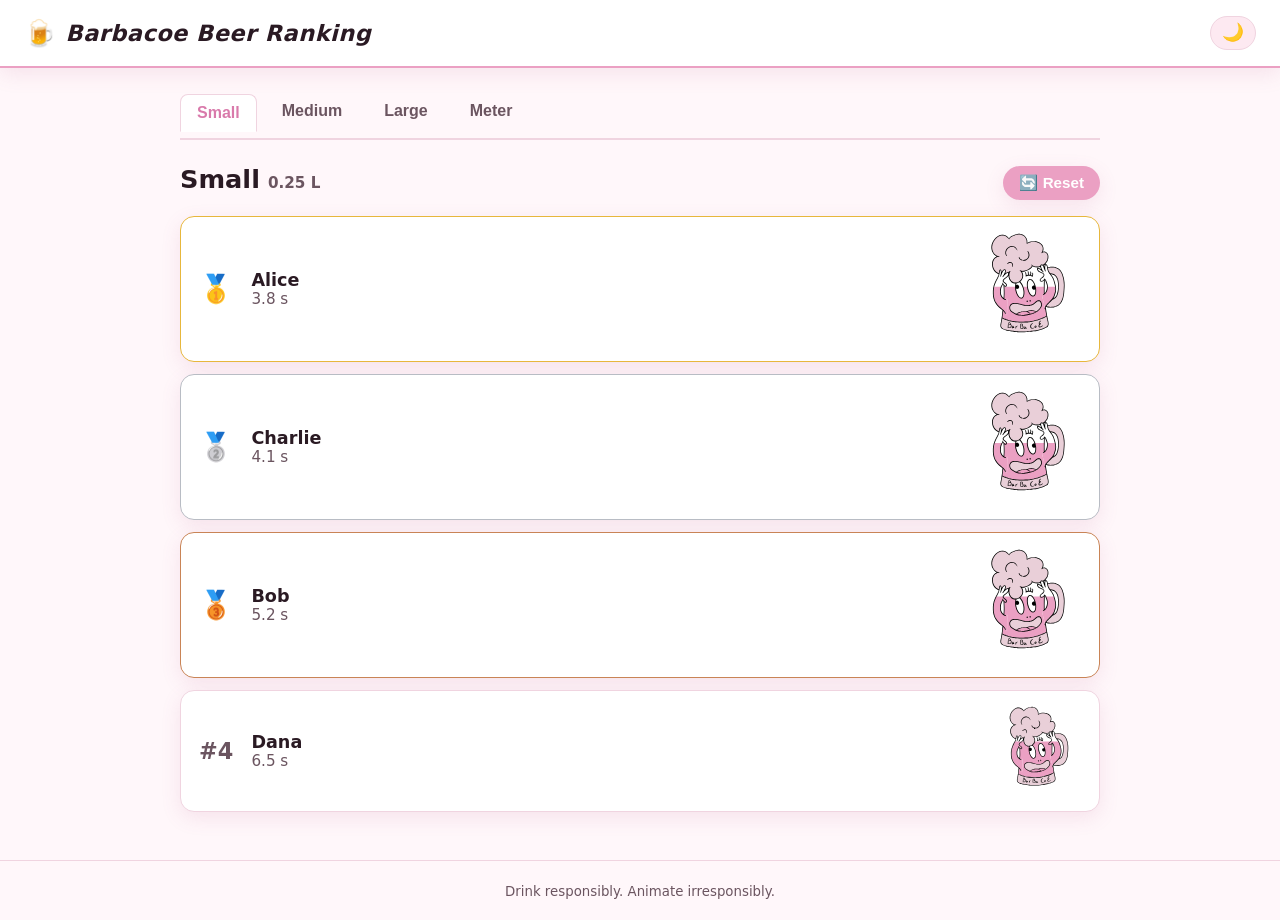
==== index.html @ 96620846 "feat: render N beers per contestant for multi-beer categories and drain sequentially - New optional " ====
<!DOCTYPE html>
<html lang="en">
<head>
  <meta charset="UTF-8" />
  <meta name="viewport" content="width=device-width, initial-scale=1.0" />
  <title>Barbacoe Beer Ranking 🍺</title>
  <link rel="icon" type="image/svg+xml" href="assets/barbacoe_logo.svg" />
  <link rel="stylesheet" href="css/styles.css" />
</head>
<body>
  <header class="site-header">
    <div class="brand">
      <span class="brand-logo" aria-hidden="true">🍺</span>
      <h1>Barbacoe Beer Ranking</h1>
    </div>
    <button id="theme-toggle" class="theme-toggle" type="button" aria-label="Toggle dark mode">
      <span class="theme-toggle-icon">🌙</span>
    </button>
  </header>

  <main>
    <nav id="tabs" class="tabs" role="tablist" aria-label="Beer categories"></nav>
    <section id="panels" class="panels"></section>
  </main>

  <footer class="site-footer">
    <small>Drink responsibly. Animate irresponsibly.</small>
  </footer>

  <!-- Inlined data: edit this block to add/remove contestants. -->
  <script type="application/json" id="results-data">
  {
    "categories": [
      { "id": "small",  "label": "Small",  "volume": "0.25 L" },
      { "id": "medium", "label": "Medium", "volume": "0.50 L" },
      { "id": "large",  "label": "Large",  "volume": "1.00 L" },
      { "id": "meter",  "label": "Meter",  "volume": "11 × 0.25 L", "beerCount": 11 }
    ],
    "results": [
      { "category": "small",  "name": "Alice",   "timeSeconds": 3.8 },
      { "category": "small",  "name": "Bob",     "timeSeconds": 5.2 },
      { "category": "small",  "name": "Charlie", "timeSeconds": 4.1 },
      { "category": "small",  "name": "Dana",    "timeSeconds": 6.5 },

      { "category": "medium", "name": "Alice",   "timeSeconds": 7.1 },
      { "category": "medium", "name": "Bob",     "timeSeconds": 9.4 },
      { "category": "medium", "name": "Eve",     "timeSeconds": 8.0 },

      { "category": "large",  "name": "Bob",     "timeSeconds": 14.8 },
      { "category": "large",  "name": "Frank",   "timeSeconds": 12.6 },
      { "category": "large",  "name": "Grace",   "timeSeconds": 18.2 },

      { "category": "meter",  "name": "Frank",   "timeSeconds": 42.0 },
      { "category": "meter",  "name": "Henry",   "timeSeconds": 38.5 }
    ]
  }
  </script>

  <!-- Inlined SVG logo template. Cloned per contestant for the drain animation. -->
  <template id="logo-template">
<svg version="1.1" xmlns="http://www.w3.org/2000/svg" xmlns:xlink="http://www.w3.org/1999/xlink" x="0px" y="0px" width="2048px"
	 height="2048px" viewBox="0 0 2048 2048" style="enable-background:new 0 0 2048 2048;" xml:space="preserve">
<style type="text/css">
	.st0{fill:#FFFFFF;stroke:#000000;stroke-miterlimit:10;}
	.st1{fill:#EBA0C3;}
	.st2{fill:#E9CFD8;stroke:#000000;stroke-miterlimit:10;}
</style>
<g id="Layer_1">
	<g id="Layer_11">
		<polygon class="st0" points="914.3,1093.1 904.3,1045.4 894.8,983.8 902.7,923.7 965.4,901.7 1005,941.4 1035.9,1028.7 
			1039.5,1100.6 1029.8,1156.6 1001,1178.6 959.5,1166 933.1,1128.4 		"/>
		<polyline class="st0" points="1098,955.2 1102.5,905.1 1129.2,861.2 1163.3,861.2 1207.6,911.9 1222,950.8 1242.5,1060.9 
			1222.2,1132.6 1184.9,1143.5 1148.7,1116.5 1124.1,1072.2 1105.6,1013.8 		"/>
	</g>
	<g id="Layer_3">
		<path class="st1" d="M789.5,734.4l-31.2,17.7l-56.6,47.7l-11.3,51.4l0.3,27.8l11.9,102.4l2.4,69.7l-4.7,117.3l-19.7,253.8
			l-11.1,77.4l-4.1,16.1l22.1,10.5l46.8,17.5l53.3,19.6l79.3,15.8l60.6,7.2l81,2.1h67.4l69.9-7.7l69.9-15.4l96.8-28.1l63.1-25.2
			l48.6-22.6l2-17l-21.3-132l-11.5-68.1l-6.9-70.1l-2.1-94.3l2-237.8l6.8-160.2l4.8-111.7l-22.3,16.4L1345,630l-30.3,11l-33.9,5.7
			l-34.5,0.6l-26.9-3.1l-21.2-9.9l-10.7-5.1l-41,45.7c0,0-55.8,30.6-67.8,35.7c-23.6,9.9-85.2,8.2-85.2,8.2s26.2,58.8,26.2,76.6
			c0,19.2-43.2,96.3-43.2,96.3l-30,19.4l-40.4,14.6l-42.6-7.4l-36.1-16.9l-26.1-36l-17.7-66.4"/>
	</g>
	<g id="Layer_2">
		<path class="st1" d="M520.1,1043.2c-1.8-40,26.8-118.5,26.8-118.5l21.8-52.6l23.5-34.7l10.9-29.1l10.3-27.8l6.3-28.8l3.3-26.8
			l5-17.5l10.3-11.3l11.6,11.6l3,25.5l1,26.8l9.6-9.3l8.3-23.5l14.2-15.6l13.9-10.9l13.2-4l11.6,11.3l-2.6,31.8l-10.6,29.1l15.9-5.6
			l19.2-14.2l19.9-6.3l10.9,12.9l-1,20.8l-14.9,28.1L725.9,836l-30.8,21.2l-11.6,14.9l3,19.5l21.5,21.5l20.8,17.5l12.2,19.5
			l0.7,19.5l-16.5,7.9l-18.5-5.6l-9.6-7.6l-13.9-22.3l-12.2,6.4l-8.3,18.2l-22.8,54.9l-5.6,51.9l10.6,48.3l21.2,41.4l22.8,23.2
			l37.2,17.3l29.6-13.9l-3.1,269.8l-35.4-23.4l-37.9-52l-36-31.4l-33.3-29.3l-23.1-27.4l-20.6-30.5l-20.9-41.9l-15.4-43.1l-9.5-39.4
			l-2.5-58.8"/>
	</g>
	<g id="Layer_4">
		<polygon class="st1" points="1398.1,1347.1 1421.1,1301.1 1458.6,1265.5 1497.6,1228.9 1530.4,1189.9 1554.8,1145.3 1577.4,1082 
			1580.2,1026.6 1577.4,981.5 1561.9,920.5 1547.8,865.1 1530,826.2 1507,791.9 1486.8,765.6 1459.2,723.4 1447.7,687.2 
			1440.9,652.3 1432.5,621.1 1416.2,607.9 1402.3,612 1395.6,637.4 1394.5,669.2 1382.7,652.3 1375.6,633.3 1361.7,617.1 
			1345.8,611.7 1328.9,621.1 1326.5,643.8 1354.9,827 1364.4,878.5 1387.8,858.5 1404,862.6 1423,900.2 1437.9,941.8 1445.3,987.2 
			1432.5,1043.1 1413.2,1082 1392.5,1104.4 1370.5,1117.9 1347.1,1126.4 		"/>
	</g>
	<g id="Layer_5">
		<polygon class="st2" points="899.6,921.3 863.5,918.1 835.3,906.1 817.3,887 799.9,860.2 788,824.4 784,797.3 785.5,771 
			790.2,745.3 798.1,728.3 771.7,743.9 755.5,744.2 734.1,754.4 722.3,762.5 717.9,765.6 719.7,745.7 725.5,729.1 726.2,710.6 
			721.5,698.3 706.7,691.1 689.3,703.4 672.4,724.7 663.3,744.2 655.4,737.4 651.8,720 647.8,703.4 635.2,694.7 627.6,707.4 
			622.1,727.6 617.1,753.3 609.5,759.8 588.5,751.5 551.7,725.1 528.2,688.1 515.5,660.1 502.8,607.9 505.1,565.3 526.8,517.4 
			550.8,488.9 577.8,473.1 595.5,465 569.3,456.4 540.8,435.2 517.8,402.7 501.1,367.9 490.1,305.3 503.3,243.4 533.1,185.4 
			574,142.3 624.5,109.4 673.3,102.8 722,113.3 755.8,134 782.7,164 796.7,152.4 828.7,127.8 903.7,94.8 957,87.4 1014.1,101 
			1067.5,141.6 1089.1,184 1092.5,242.8 1118.8,231.2 1169.1,214.8 1217.9,215.5 1271.3,226.1 1320.8,247.5 1357.1,289 1367,350.8 
			1348.9,401.1 1387.1,392.6 1433.3,412.7 1448.7,449 1449.4,500.9 1434.3,547.4 1408.3,583.6 1383.7,607.9 1364.2,617.1 
			1344.1,610 1330.1,624.3 1322.2,641.1 1304.8,642.8 1259,645.9 1228.6,645.2 1202.6,633.9 1184.8,624 1170.1,651.7 1138.6,675.6 
			1111.3,691 1088.6,704 1060.9,715.1 1042.5,716.4 1013.7,718.7 995.8,717.2 1002.6,734.3 1015.6,764 1021.2,796.7 1017,828.2 
			1004,856.4 985.5,878.7 959.5,901.1 927.4,915.3 		"/>
	</g>
	<polyline id="_x3C_Path_x3E_" class="st2" points="1447.9,659.2 1530.2,651.3 1567.3,657.4 1605.8,670.7 1639.5,689.1 
		1668.5,718.6 1694.6,771.2 1718.3,856.5 1729.6,949.6 1725.7,1040.2 1713.1,1141 1686.9,1230.1 1641.4,1289.7 1578.4,1323.1 
		1518.8,1334.8 1475.2,1333.8 1437.4,1327 1415.6,1321.7 1428.2,1299.9 1527.6,1193.2 1567,1185.8 1601.9,1133.4 1628.7,1037.5 
		1629.8,948.8 1615.7,863.1 1602.1,827.9 1565.3,783.9 1510.6,763.6 1486.4,764.5 1468.3,737.3 1449.4,696.1 	"/>
	<g id="Layer_7">
		<polyline class="st2" points="668.5,1519.5 645.5,1638.8 649.8,1673.1 668.8,1695.3 710.3,1715.1 753.8,1727.1 946.7,1754.9 
			1112,1749.6 1249.3,1733.7 1423.3,1677.3 1450.5,1648.2 1454.2,1617.3 1453.2,1587.2 1443.4,1545 1434.2,1503.7 1428.6,1483.2 
			1393.2,1505.1 1232.6,1564 1133.9,1582.2 993.1,1588.6 867.1,1579.2 758.6,1558.9 		"/>
	</g>
	<g id="Layer_6">
		<polyline class="st2" points="1248,1411.3 1226.2,1401.1 1186.5,1389.9 1156.4,1389.1 1130.3,1395.4 1108.3,1404.1 1094.5,1409.1 
			1077.5,1408.5 1051.3,1405.2 1020.6,1408.9 994.2,1415.2 966.7,1423.3 950.8,1431.4 928.8,1440.1 911.7,1449.7 892.6,1447.4 
			864.2,1431.9 837.5,1414.5 816.1,1394.6 805.4,1376.6 800.4,1337.8 807.5,1303.7 840,1275.9 892,1268 949.1,1275.9 1018.2,1295.3 
			1111.9,1307.4 1177.7,1294.7 1220.5,1267 1250.8,1239.6 1285.5,1223.1 1311.9,1227.6 1325.8,1248.3 1338.1,1281.2 1338.5,1315.4 
			1319.7,1350.7 1292.4,1385.4 1260.6,1408.7 		"/>
	</g>
	<g id="Layer_9">
		<polyline class="st0" points="940.1,908.4 904.5,920.5 900.5,946.6 897,1003.4 905.6,1047.3 919.4,1099.3 942.1,1142.6 
			971.4,1170.4 1001.2,1177.3 1021.9,1164.4 1033.9,1144.3 1042.8,1105 1040.2,1067.7 1036.8,1032.7 1024.7,988.8 1011.2,958.1 
			995.5,928.5 974.5,905.2 958.7,904.7 		"/>
	</g>
	<g id="Layer_10">
		<polyline class="st0" points="1148.1,857.3 1116.6,874.8 1099.6,919.9 1100.2,985.9 1121.2,1061.4 1145.3,1111.3 1166.2,1129.4 
			1189.2,1141.5 1217.6,1136.9 1237.4,1107 1244.3,1073.1 1242.3,1028.7 1232.2,985.3 1225.6,954.6 1211,925.3 1193.5,892.6 
			1172,868.8 		"/>
	</g>
	<g transform="translate(0.000000,2048.000000) scale(0.100000,-0.100000)">
		<path d="M9485,19653c-401-20-841-159-1210-382c-161-97-308-220-377-315l-50-68l-61,68c-228,256-343,346-584,456
			c-113,52-206,76-358,93c-308,35-576-27-865-201c-504-302-896-815-1058-1384c-41-143-49-184-68-335c-18-142-15-411,6-515
			c6-30,16-80,22-110c19-105,80-279,138-398c162-329,396-586,658-722c34-17,62-36,62-42c0-5-30-23-67-40c-123-56-218-124-322-234
			c-203-215-322-448-383-754c-17-86-17-441,0-535c7-38,18-97,24-130s19-91,30-130c11-38,22-79,25-90c2-11,8-29,13-40s20-52,35-91
			c79-216,265-488,437-638c131-115,346-247,490-301c68-25,73-34,59-103c-31-147-95-291-256-577c-108-193-281-527-361-698
			c-169-364-290-779-339-1167c-23-174-31-697-16-970c22-387,47-523,152-835c160-471,336-776,642-1110c102-111,306-304,408-387
			c101-81,350-291,388-327l34-32l-7-107c-4-59-9-120-12-137c-2-16-8-82-14-145s-15-153-20-200c-6-47-17-156-25-243s-21-191-29-230
			c-8-40-22-126-31-192c-19-146-43-303-55-370c-21-117-39-227-55-330c-9-60-25-146-35-190s-23-107-30-140c-6-33-16-76-22-95
			c-15-52-21-286-10-350c30-160,60-217,176-333c75-76,109-102,191-146c55-29,152-70,215-91c105-35,136-47,225-85c17-7,48-17,70-23
			c22-5,67-17,100-26c129-35,187-48,300-66c39-6,90-15,115-20s90-16,145-25c55-8,123-19,150-25c86-16,168-29,220-34
			c28-3,95-12,150-20s123-17,150-21c28-3,73-10,100-15c115-20,188-30,340-44c88-9,210-20,270-26c180-18,812-23,1155-11
			c580,22,828,37,922,57c14,3,64,10,110,15c150,18,231,27,358,44c69,9,159,20,200,25c234,28,530,79,709,121c318,75,843,241,1056,334
			c17,7,55,23,85,35c167,68,305,137,410,205c102,67,136,99,168,156c118,213,134,286,121,553c-8,161-25,281-61,416
			c-30,116-76,322-103,460c-13,69-37,184-53,255c-36,157-46,216-73,410c-40,289-37,269-74,460c-18,93-32,181-45,280
			c-16,127-35,239-61,356c-8,37-7,54,5,83c16,39,25,42,96,25c25-6,77-16,115-24c133-24,240-46,280-56c22-6,153-13,290-16
			c245-5,478,10,585,37c19,5,66,16,103,25c104,25,245,73,317,109c226,114,392,204,440,240c87,64,268,234,309,290
			c111,152,232,378,323,601c30,74,89,236,98,270c5,17,18,62,29,100c33,109,108,499,120,615c6,58,15,159,21,225s15,158,20,205
			c9,81,30,441,49,845c10,205-2,715-18,825c-6,36-15,106-21,155c-34,276-36,288-90,525c-37,164-191,644-213,667c-4,3-7,13-7,21
			c0,21-105,227-185,362c-162,275-273,395-500,545c-137,90-170,107-287,146c-233,78-371,112-603,149c-111,17-348,23-446,10
			c-112-15-273-42-386-67c-57-12-86-14-93-7c-6,6-17,48-25,93c-25,145-71,247-147,327c-75,79-145,99-245,68c-20-5-23-3-23,20
			c0,17,19,47,60,92c263,290,393,540,451,869c19,107,27,306,18,419c-14,159-34,238-95,364c-47,97-67,125-132,191
			c-120,121-250,188-430,221c-75,14-146,7-245-22c-20-6-40-8-43-5c-4,3,9,48,28,99c58,153,79,240,82,343c12,354-91,613-350,872
			c-200,201-393,303-799,422c-39,11-124,29-190,40c-387,64-690,46-1008-61c-130-43-279-109-358-158c-27-16-51-30-52-30
			c-2,0-3,87-2,193c0,127-4,211-13,247c-70,286-220,545-423,732c-112,103-168,142-299,211c-125,66-230,99-430,136
			C9754,19650,9575,19657,9485,19653z M9865,19505c159-34,337-109,454-192c209-149,411-417,488-648c54-160,66-255,62-480
			c-1-99,1-192,5-207c9-30,39-38,53-15c24,40,295,171,475,231c192,64,374,96,543,96c130,0,342-19,446-41c57-11,350-94,384-108
			c11-5,31-13,45-18c109-44,260-126,332-180c210-155,388-402,432-596c45-198,45-198,5-456c-15-98-53-203-129-357
			c-69-139-79-167-61-178c12-8,81,22,155,67c101,62,172,80,289,74c115-5,185-25,272-78c183-111,295-286,325-509c22-156-6-460-58-640
			c-67-232-231-482-455-696c-97-94-244-204-270-204c-8,0-41,12-73,28c-76,35-186,37-250,4c-75-38-134-123-149-215
			c-8-47-30-61-120-77c-38-7-92-16-120-22c-27-5-126-12-220-15c-308-10-521,31-760,147c-128,63-176,91-249,147c-64,49-83,47-71-7
			c4-19,33-59,72-101l66-69l-19-36c-31-57-152-188-249-270c-243-204-562-377-885-478c-181-57-430-87-563-68c-46,7-98,12-116,12
			c-26,0-45,11-91,53c-57,53-100,79-151,92c-45,11-40-17,15-82c217-257,219-260,279-379c222-442,146-957-192-1307
			c-79-82-208-183-302-236c-87-49-242-108-354-136c-136-33-347-35-468-5c-198,50-377,185-544,410c-83,111-149,259-189,424
			c-38,159-57,486-35,589c5,23,15,76,21,117c21,134,75,288,125,355c25,33,45,63,45,67c0,15-35,26-57,17c-13-5-61-39-107-76
			c-46-38-118-88-161-112c-75-43-79-44-168-45c-81-1-100-5-157-32c-36-17-99-57-140-87c-41-31-78-57-82-57c-13,0-9,22,17,95
			c49,134,67,224,67,329c0,89-3,105-29,155c-40,79-102,116-192,116c-166,0-321-143-465-428c-36-71-52-63-61,31
			c-20,190-74,316-147,341c-116,41-200-37-244-225c-18-81-54-316-54-360c0-45-15-55-60-39c-167,59-385,207-525,357
			c-183,196-316,440-388,713c-48,180-59,267-60,466c-2,286,29,433,135,646c47,94,152,248,216,317c56,60,170,143,252,183
			s275,113,299,113c6,0,19,4,29,9c9,5,37,15,62,22c74,20,130,56,130,83c0,13-7,27-16,30c-25,10-103,7-166-6c-51-10-69-10-128,6
			c-266,68-582,360-754,695c-123,241-197,592-182,866c34,597,348,1195,831,1580c183,146,325,234,461,283c259,96,557,105,794,24
			c220-75,391-187,598-392c200-198,239-219,255-142c13,62,150,196,319,310c263,179,689,352,993,402
			C9417,19532,9725,19535,9865,19505z M13925,14303c-4-32-13-94-21-138c-7-44-14-92-14-107c0-46-19-42-41,9c-11,26-34,76-50,111
			c-17,38-26,69-21,77c11,20,124,104,141,105C13929,14360,13931,14348,13925,14303z M14261,14252c43-69,67-158,90-336
			c19-151,55-352,80-441c16-57,86-240,111-289c11-22,33-59,48-81s47-74,71-115c52-89,123-190,206-291c153-190,360-507,441-679
			c120-255,171-405,298-895c76-292,84-327,104-450c87-552,21-1017-229-1616c-43-103-141-272-228-394c-66-92-106-141-294-360
			c-38-44-196-204-350-355c-304-297-395-397-482-532c-122-187-178-332-185-478c-4-86-2-98,18-122c13-17,31-28,45-28
			c32,0,40-18,54-120c15-103,36-226,76-440c18-95,31-181,74-489c11-72,5-101-20-101c-5,0-40-21-79-46c-84-54-305-160-475-228
			c-66-27-129-52-140-56c-260-106-486-187-725-260c-96-29-271-81-305-90c-40-11-241-67-285-80c-31-9-244-59-340-80
			c-19-4-84-17-145-29c-60-11-132-25-160-31c-70-14-343-46-505-59c-559-46-1354-32-2180,40c-93,8-415,59-625,99
			c-66,13-435,108-500,128c-77,25-281,99-320,117c-16,7-59,25-95,40s-83,35-105,44c-22,10-56,24-75,30c-35,13-69,26-105,42
			c-11,5-81,33-155,62l-135,53l1,59c0,33,8,110,17,170c22,143,43,334,66,585c18,205,31,323,36,328c14,14,168-150,227-243
			c49-77,71-129,82-190c9-45,40-85,68-85c10,0,28,10,39,21c19,19,21,29,16,84c-14,143-89,277-246,438c-109,112-200,193-581,517
			c-383,326-610,577-784,868c-229,382-383,851-416,1262c-26,332-19,910,15,1153c16,115,58,329,75,387c6,19,18,60,26,90
			c62,230,180,538,290,755c84,166,236,458,261,500c73,126,204,417,232,515c45,159,81,323,92,419c26,245,78,450,118,475
			c5,3,19-2,30-12c35-28,60-146,67-312c9-213-2-285-91-605c-29-105-32-157-9-180c41-40,90,10,125,129c22,74,96,279,129,356
			c10,25,33,81,50,125c47,117,100,218,168,320c96,144,183,215,265,215c130,0,134-172,10-480c-85-210-189-393-332-585
			c-54-72-68-112-51-144c15-29,57-27,105,6c54,37,73,59,172,208c98,146,144,195,299,317c140,109,211,155,268,170c45,12,46,12,81-22
			c42-40,59-96,52-162c-9-69-51-183-90-242c-41-60-155-178-247-256c-63-53-110-88-340-258c-206-151-286-303-250-473
			c21-98,91-181,217-255c140-84,316-242,353-320c31-64,36-141,12-180c-26-41-62-49-128-28c-113,35-326,259-426,446
			c-37,69-69,91-96,65c-21-21-21-81,0-122c31-61,31-84,1-113c-151-144-284-426-360-767c-35-154-37-169-41-395c-7-426,50-695,205-959
			c53-90,206-265,292-334c35-29,94-76,130-105c101-81,218-136,300-140c56-3,69-1,89,18c27,25,29,71,5,93c-10,8-40,21-68,28
			c-59,14-137,50-184,86l-34,26l7,126c6,127,16,293,36,626c15,233,1,787-30,1215c-4,63-4,119,0,124c4,4,29-4,54-19
			c101-59,204-69,281-27c134,74,155,276,46,438c-71,104-212,230-391,347c-87,57-86,56-98,140c-19,124-16,167,16,208
			c38,50,114,116,232,199c249,176,453,371,531,505c29,51,39,49,39-9c0-74,27-253,57-371c33-133,87-259,161-375
			c32-51,196-252,224-275c160-132,227-175,338-214c19-7,44-17,55-21c49-21,170-38,267-39c42-1,79-5,82-9c3-5-3-44-13-88
			c-51-218-68-429-52-631c17-207,60-483,90-573c5-14,17-54,26-90c25-93,54-192,64-215c5-11,15-36,22-55c101-280,255-538,423-706
			c225-225,444-274,643-145c165,107,272,351,314,721c12,105,6,451-10,540c-5,30-15,93-21,140c-7,47-25,139-40,205
			c-120,508-320,907-580,1152l-55,53l91,84c195,182,333,417,390,666c21,93,30,374,14,463c-30,174-93,345-164,450c-15,21-28,43-29,49
			c-1,7,51,11,153,12c143,2,183,7,325,38c97,21,310,96,420,147c317,148,451,233,649,411c113,101,246,257,246,288c0,5,7,15,15,22
			c11,9,30,3,97-33c106-57,230-101,366-129c152-31,437-30,637,2c233,38,212,39,226-12c18-65,68-206,95-266c24-52,29-72,19-72
			c-3,0-52,32-108,72c-120,84-206,128-303,157c-126,37-193,23-241-51c-107-168,112-535,421-700c58-32,172-83,254-114
			c190-73,227-90,287-135c92-68,135-131,135-198c0-77-92-226-196-319c-29-26-88-69-132-94c-153-91-266-221-312-357
			c-50-149-2-271,134-344c55-30,204-31,286-3c62,21,180,98,224,145c44,46,60,42,53-16c-12-97-18-491-21-1357l-2-889l-40-21
			c-120-64-142-93-110-141c13-20,25-25,59-25c79,0,243,97,343,201c260,274,392,604,435,1091c17,191-10,412-78,633
			c-67,220-139,407-229,591c-45,93-64,121-121,175c-44,41-72,77-78,99c-10,35-37,49-60,33c-6-5-41-54-79-110
			c-86-128-192-233-277-273c-138-64-274-47-318,39c-29,55-26,81,13,164c42,90,133,180,261,257c111,67,205,159,278,270
			c129,198,129,343,1,480c-59,63-177,138-279,178c-261,101-368,152-461,218c-147,104-274,294-274,409c0,44,17,52,79,36
			c126-32,254-118,476-321c277-252,283-257,331-274c43-14,50-14,71-1c39,26,30,63-28,120c-31,31-69,86-101,145c-28,52-68,129-91,170
			c-94,177-172,381-192,508c-4,23-4,71,0,105c6,51,13,67,39,93c80,80,216,37,291-91c27-45,83-193,110-290c61-215,200-513,276-591
			c68-70,101-33,65,71c-63,179-102,552-77,738c19,139,57,228,106,247C14167,14342,14227,14305,14261,14252z M15445,13896
			c110-17,110-17,325-77c258-72,380-130,554-261c132-100,213-193,336-388c146-231,199-350,315-695c53-158,75-239,118-425
			c81-349,136-908,123-1245c-4-93-9-226-11-295c-8-228-26-534-35-595c-5-33-12-114-15-180c-13-272-72-678-130-890c-9-33-20-73-25-90
			c-24-89-62-200-93-275c-133-323-144-345-241-500c-89-143-135-198-246-295c-130-114-173-145-290-205c-52-26-143-73-201-103
			c-183-94-460-170-682-187c-281-22-547-6-765,45c-37,9-87,20-112,26c-53,12-122,31-133,36c-4,2-2,14,4,26c43,79,167,216,474,522
			c194,193,387,393,430,445c82,100,116,130,151,130c40,0,287,133,374,202c95,74,235,215,298,298c22,30,56,89,76,130
			c32,69,117,291,152,400c8,25,19,54,24,65c4,11,11,31,15,45c3,14,12,48,20,75c53,197,102,637,112,1013c7,266-15,521-73,867
			c-40,243-44,259-116,455c-79,216-122,293-244,440c-216,261-362,367-588,427c-163,44-234,57-389,70c-74,6-79,8-106,42
			c-32,40-193,297-221,351c-46,91-121,377-124,472c-1,52,0,53,34,64c73,24,326,71,425,78C15060,13921,15355,13910,15445,13896z
			 M7832,13004c-2-10-9-26-16-35c-10-15-13-15-23,7c-9,20-8,27,4,40C7816,13035,7836,13029,7832,13004z M15228,12734
			c212-43,305-90,450-229c100-95,190-202,247-291c38-59,125-236,125-253c0-6,4-19,10-29c27-49,90-270,104-367c2-16,11-75,20-130
			c55-333,77-806,48-1045c-6-58-16-143-22-190c-17-148-39-304-49-345c-5-22-14-65-21-95c-39-179-64-269-114-405
			c-25-66-51-142-60-168c-40-119-117-230-227-328c-96-84-195-162-239-186c-38-21-80-35-80-26c0,3,18,35,41,70
			c126,200,260,534,339,843c49,194,67,308,81,530c10,148,9,204-4,360c-21,233-40,339-112,610c-19,69-59,222-90,340
			c-133,502-278,808-578,1219c-52,71-93,132-89,135C15020,12767,15106,12759,15228,12734z M14105,11540c110-257,170-438,211-635
			c36-174,40-306,15-500c-35-269-96-472-196-644c-50-87-173-244-184-236c-11,6-21,230-21,470c-1,236,19,1544,26,1680
			c7,159,10,163,51,80C14027,11717,14071,11620,14105,11540z M9751,11281c237-238,423-630,523-1101c82-389,82-819-1-1085
			c-53-171-162-309-266-340c-46-13-67-14-113-6c-164,31-367,224-500,476c-148,281-187,375-247,595c-39,141-40,143-67,300
			c-22,125-24,156-12,163c4,3,30-6,57-19c73-36,193-35,265,1c102,52,165,141,191,272c11,54,11,72-5,138c-43,182-185,295-355,283
			c-41-3-82-14-109-28c-24-12-46-20-49-16c-10,9,14,116,46,211l27,80l89,28c123,39,226,79,313,120c47,23,80,33,95,29
			C9645,11379,9698,11333,9751,11281z M6868,10907c36-44,41-57,51-136c6-48,11-119,11-157s8-159,17-269c21-245,23-1018,3-1275
			c-6-91-15-204-18-252c-10-131-16-131-127-16c-112,116-161,186-225,322c-96,202-138,453-126,771c9,257,42,437,121,651
			c71,193,205,420,241,412C6823,10956,6846,10933,6868,10907z M14262,5503c16-42,33-119,56-258c10-60,44-203,62-261
			c6-17,10-38,10-48c0-9,11-52,24-94s29-104,35-137c7-33,17-80,23-105c5-25,13-131,15-236c5-178,4-195-16-257c-22-65-95-181-155-245
			c-17-19-56-50-86-70c-60-38-294-152-314-152c-7,0-16-4-21-8c-29-25-545-215-700-257c-27-8-90-26-140-40c-412-118-605-153-1255-231
			c-74-8-211-26-305-39c-278-39-439-54-645-60c-107-3-287-10-400-15c-278-12-786-12-945,0c-71,6-197,15-280,20c-82,6-184,15-225,20
			c-145,18-421,56-505,70c-75,13-156,24-310,45c-66,8-145,20-175,25c-106,18-175,30-225,40c-27,5-90,15-140,21c-49,6-112,17-140,24
			c-27,8-61,17-75,20c-14,4-34,11-45,16c-27,12-298,99-308,99c-11,0-125,45-207,82c-164,74-296,199-338,320c-45,131-47,260-7,448
			c15,71,95,491,116,610c5,30,18,120,30,200s25,149,29,154c8,8,42-4,155-54c22-10,80-35,130-55c49-21,112-48,140-60
			c27-13,72-33,99-45c230-103,491-192,766-260c38-10,291-63,380-81c30-6,73-14,95-19s96-15,165-24c117-14,166-20,425-46
			c108-11,433-27,795-39c267-9,1064,3,1203,18c53,6,141,16,195,21c341,36,965,170,1347,291c17,5,111,34,210,64
			c275,83,560,187,910,333c91,37,414,205,465,241c30,22,58,39,63,40C14247,5530,14255,5518,14262,5503z"/>
		<path d="M8205,17574c-233-38-444-152-633-343c-169-171-261-336-333-596c-19-68-19-341,0-415c32-127,102-252,184-328
			c48-43,54-46,81-36s18,50-25,111c-76,109-111,206-129,362c-19,162,18,342,108,515c205,398,628,648,995,589c290-46,565-247,746-546
			c43-69,64-79,69-30s-53,175-122,267c-80,107-236,263-310,311c-67,43-169,88-266,117C8505,17571,8276,17585,8205,17574z"/>
		<path d="M11001,16717c-8-11,5-48,58-163c116-252,136-331,135-524c0-154-15-222-71-334c-50-99-86-150-167-235
			c-113-117-239-191-409-238c-113-31-387-22-482,17c-11,4-49,20-86,34c-176,71-293,192-349,362c-18,52-26,65-48,71
			c-59,14-81-81-42-186c65-179,192-297,423-392c126-52,194-63,387-64c122,0,189,4,220,14c114,35,137,44,199,73
			c233,111,436,339,519,583c41,124,46,158,46,310c0,182-18,255-98,420c-63,128-126,217-173,245C11023,16734,11016,16734,11001,16717
			z"/>
		<path d="M7950,14845c-76-21-225-95-298-149c-59-43-131-128-132-153c0-15,28-43,44-43c7,0,46,24,87,54c156,116,299,176,416,176
			c94,0,164-31,223-98c88-99,109-184,110-433c0-102,3-188,6-191c14-15,45,9,65,50c33,67,41,113,46,260c4,123,3,140-21,213
			c-44,136-129,240-243,295C8186,14859,8036,14868,7950,14845z"/>
		<path d="M11062,13278c-16-16-15-86,4-188c21-119,21-361,0-415c-16-39-19-41-99-62c-45-11-92-24-103-28c-20-6-22-2-28,77
			c-26,301-124,530-212,497c-37-13-36-49,1-163c71-212,92-369,71-524c-8-53-6-65,9-82c25-27,69-25,122,5c47,28,109,53,163,65
			c19,5,67,16,105,25c109,26,283,31,388,11c116-22,189-55,253-116c81-76,108-68,172,56c44,85,62,181,62,331c0,181-23,247-84,241
			c-48-5-56-32-55-203c1-129-7-210-26-263c-3-9-15-6-42,11c-41,25-115,60-150,71c-22,7-22,7-4,49c37,89,44,134,38,260
			c-9,202-53,294-139,288c-28-2-37-50-22-127c33-175,26-308-19-389l-22-39l-110,1h-110l-1,169c-1,185-12,266-51,362
			C11140,13279,11095,13311,11062,13278z"/>
		<path d="M11360,11950c-70-14-145-57-200-113c-78-82-105-124-161-252c-102-236-129-654-68-1060c13-85,58-290,88-400
			c103-374,286-727,488-941c252-268,541-303,741-90c69,75,119,166,165,306c58,175,70,271,71,550c1,144-4,284-12,340
			c-31,235-40,299-45,307c-4,5-18,54-32,109c-137,518-358,913-635,1136C11642,11937,11490,11978,11360,11950z M11526,11795
			c137-40,303-199,442-420c77-124,245-515,228-532c-4-4-48-7-99-8c-85,0-96-2-148-33c-188-108-243-336-127-529
			c90-151,294-202,442-112c27,17,54,28,61,25c24-9,34-320,15-445c-34-216-45-264-82-361c-27-70-99-181-141-216
			c-106-90-235-83-387,20c-103,70-256,257-348,426c-145,267-260,631-311,985c-24,168-34,388-22,510c25,261,74,437,157,560
			C11288,11790,11397,11834,11526,11795z"/>
		<path d="M11384,8339c-15-17-19-36-18-93c1-106,40-166,109-166c60,1,85,41,85,137c0,62-3,72-31,106c-27,33-35,37-78,37
			C11415,8360,11398,8355,11384,8339z"/>
		<path d="M12805,8300c-183-37-360-144-532-323c-48-51-106-106-128-123c-272-210-368-261-590-318c-242-61-302-69-505-68
			c-260,0-625,54-896,132c-77,22-157,45-179,51s-51,15-65,20c-25,8-243,62-401,99c-331,77-380,83-624,84c-188,1-245-2-310-17
			c-327-74-486-194-595-450c-63-148-75-231-61-401c17-197,53-307,144-441c78-115,179-206,333-303c447-281,587-353,829-427
			c50-15,109-34,131-41c71-22,234-51,354-63c454-43,578-38,1290,59c516,70,873,174,1253,365c316,159,538,315,747,525
			c250,250,399,480,456,702c25,97,23,292-4,395c-67,252-170,412-321,501C13054,8303,12912,8321,12805,8300z M13062,8137
			c105-61,190-191,243-372c73-246,28-463-149-724c-94-139-275-343-376-425c-90-74-280-206-296-206c-7,0-42,18-77,40
			c-118,74-326,142-537,176c-112,17-288,14-400-7c-257-50-476-123-536-180c-21-20-22-20-135,2c-103,20-133,21-314,15
			c-265-9-409-31-590-91c-38-13-115-37-170-55c-212-68-543-218-607-276c-37-33-37-33-75-17c-82,33-177,86-378,208
			c-323,195-415,267-494,383c-93,139-120,224-128,407c-5,124-3,149,16,219c73,264,228,405,516,465c80,17,135,21,283,21
			c102,0,214-5,251-11c255-42,526-104,888-203c261-71,379-96,643-135c217-32,523-39,669-16c124,20,351,78,451,114
			c168,62,390,210,596,401c264,243,378,303,569,297C13003,8165,13023,8160,13062,8137z M11958,6489c107-18,217-49,380-109
			c17-7,32-17,32-24c0-30-287-171-512-252c-74-26-281-84-301-84c-8,0-40,26-73,58c-92,91-205,176-313,236c-54,31-104,56-109,56
			c-6,0-12,6-14,12c-5,14,105,47,292,88C11542,6514,11767,6521,11958,6489z M10721,6339c233-30,406-100,593-241
			c97-73,126-101,114-113c-2-2-60-15-130-30c-125-25-329-53-753-104c-194-23-401-33-565-28c-296,9-435,30-672,104
			c-130,40-136,49-59,84c255,115,597,236,811,287C10240,6342,10553,6361,10721,6339z"/>
		<path d="M10891,8243c-28-35-34-63-29-124c6-62,34-101,81-113c52-13,92,6,111,55c28,69,17,130-32,182
			C10986,8281,10921,8282,10891,8243z"/>
		<path d="M13235,4828c-74-27-179-116-227-194c-49-79-72-153-72-234c0-79,12-108,67-163c17-17,16-20-21-75c-22-31-51-88-66-126
			c-24-60-27-80-24-155c4-100,23-138,88-171c78-40,235-17,386,56c132,62,301,204,288,239c-8,20-12,19-54-7c-105-64-229-128-251-128
			c-8,0-19-4-25-8c-12-11-107-39-172-52c-132-25-169,63-93,226c40,85,92,140,166,173c34,16,69,39,79,52c22,32,20,75-5,100
			c-28,28-86,21-134-15c-42-32-55-32-85-1c-20,22-22,31-18,89c4,43,15,83,34,122c37,74,152,194,186,194c46,0,64,43,30,73
			C13291,4842,13278,4843,13235,4828z"/>
		<path d="M7822,4531c-100-34-123-76-137-241c-3-41-14-169-25-285c-20-209-25-370-14-412c3-12,12-24,20-27c20-8,53,28,61,64l5,30
			l34-30c48-42,120-61,189-50c232,38,396,276,329,477c-9,26-27,63-41,81c-24,32-89,72-118,72c-24,0-28,24-11,65c22,51,20,81-8,142
			c-28,59-78,94-170,118c-31,8-58,15-59,15C7876,4549,7851,4541,7822,4531z M7971,4420c80-41,76-111-13-206c-50-53-59-68-54-89
			c7-28,44-42,73-26c11,5,42,13,69,16c59,7,89-6,122-55c21-31,23-43,19-101c-10-118-81-225-186-279c-29-14-59-20-107-20
			c-59,0-70,3-106,32l-40,32l6,80c3,45,10,133,15,196s10,183,10,267c1,175-1,172,94,173C7912,4440,7944,4433,7971,4420z"/>
		<path d="M11757,4362c-63-33-166-133-202-195c-77-134-107-324-70-451c47-160,157-236,344-236c87,0,99,3,166,35c40,19,86,49,103,67
			c54,54,38,80-30,50c-80-35-135-45-220-40c-126,7-183,43-218,135c-40,106-20,289,43,396s170,197,234,197c16,0,39,7,51,16
			c22,15,22,17,6,35C11937,4401,11820,4396,11757,4362z"/>
		<path d="M9917,4306c-28-14-57-21-72-18c-31,5-51-10-59-46c-11-47-40-513-38-621c1-109,13-141,53-141c10,0,41-15,70-32
			c48-30,59-33,128-32c61,0,87,6,133,28c130,62,209,199,194,339c-10,97-69,180-137,194c-34,6-35,17-11,64c12,24,17,57,17,110
			c0,64-4,81-25,111c-13,20-39,43-57,52C10062,4338,9973,4335,9917,4306z M10047,4230c32-11,53-45,53-83c-1-34-34-100-72-143
			c-41-45-51-76-34-100c11-14,23-16,74-10c117,13,171-39,158-151c-15-131-122-231-256-240c-54-4-71-1-99,17c-32,20-33,23-27,68
			c9,64,28,543,22,549c-14,14,18,62,52,76C9989,4243,10003,4245,10047,4230z"/>
		<path d="M12353,3985c-29-15-66-43-84-63c-42-47-79-128-79-172c1-79,66-160,130-160c37,1,103,33,148,75c98,88,108,261,19,320
			C12444,4013,12408,4013,12353,3985z M12438,3852c6-56-35-120-96-151c-18-10-27-10-38,0c-31,25-4,103,53,155
			C12405,3900,12434,3898,12438,3852z"/>
		<path d="M8455,3942c-42-26-102-95-119-136c-37-89-28-182,21-228c58-54,130-47,199,18l47,44l34-35c36-38,84-47,115-22
			c27,20,27,51,0,55s-45,37-61,117c-19,92-31,110-71,110c-34,0-37-3-71-75c-38-77-89-137-108-126c-16,10-13,78,4,119
			c20,49,68,102,105,117c23,9,30,18,28,34C8574,3963,8498,3968,8455,3942z"/>
		<path d="M9185,3933c-22-14-60-44-84-66c-44-40-60-39-61,6c0,20-32,23-48,4c-6-7-13-46-15-87c-3-41-11-114-18-162
			c-17-113-8-142,43-146c45-4,54,10,64,98c3,36,18,89,32,119c27,55,145,191,166,191c6,0,22,7,34,16c18,12,20,19,12,35
			C9295,3969,9235,3965,9185,3933z"/>
		<path d="M10495,3816c-163-74-208-305-71-370c64-30,143-12,225,54l38,29l29-30c54-57,125-76,176-46c58,32,56,67-4,67
			c-64,0-108,63-108,158c0,22-8,41-25,57c-43,44-79,30-123-48c-37-66-105-129-135-125c-18,2-23,11-25,45c-6,76,72,166,139,161
			c47-4,51,25,7,52C10577,3845,10557,3845,10495,3816z"/>
	</g>
</g>
<g id="Layer_8">
</g>
</svg>
  </template>

  <script src="js/animation.js"></script>
  <script src="js/app.js"></script>
</body>
</html>
---- css/styles.css ----
/* ===== Theme variables ===== */
:root {
  --pink: #eba0c3;
  --pink-strong: #d97aab;
  --pink-soft: #f5cfe0;

  --bg: #fff7fa;
  --surface: #ffffff;
  --surface-2: #fde9f1;
  --text: #2a1a23;
  --text-muted: #6b5560;
  --border: #f0d4e0;
  --shadow: 0 6px 20px rgba(180, 80, 130, 0.12);
  --gold: #e7b73c;
  --silver: #b8bcc4;
  --bronze: #c98456;

  --radius: 14px;
  --radius-sm: 8px;
}

:root[data-theme="dark"] {
  --bg: #1a1418;
  --surface: #241b21;
  --surface-2: #2e2229;
  --text: #f4e6ed;
  --text-muted: #b69aa8;
  --border: #3a2a33;
  --shadow: 0 6px 20px rgba(0, 0, 0, 0.45);
  --pink-soft: #4a2c3a;
}

/* ===== Reset / base ===== */
* { box-sizing: border-box; }
html, body { margin: 0; padding: 0; }
body {
  font-family: system-ui, -apple-system, "Segoe UI", Roboto, sans-serif;
  background: var(--bg);
  color: var(--text);
  min-height: 100vh;
  display: flex;
  flex-direction: column;
  transition: background-color 0.25s ease, color 0.25s ease;
}

main {
  flex: 1;
  width: 100%;
  max-width: 960px;
  margin: 0 auto;
  padding: 1.5rem 1.25rem 3rem;
}

/* ===== Header ===== */
.site-header {
  display: flex;
  align-items: center;
  justify-content: space-between;
  gap: 1rem;
  padding: 1rem 1.5rem;
  background: var(--surface);
  border-bottom: 2px solid var(--pink);
  box-shadow: var(--shadow);
}
.brand {
  display: flex;
  align-items: center;
  gap: 0.6rem;
}
.brand h1 {
  font-size: 1.4rem;
  margin: 0;
  font-style: italic;
  letter-spacing: 0.5px;
}
.brand-logo {
  font-size: 1.6rem;
}

.theme-toggle {
  background: var(--surface-2);
  border: 1px solid var(--border);
  border-radius: 999px;
  padding: 0.45rem 0.7rem;
  cursor: pointer;
  font-size: 1.1rem;
  line-height: 1;
  color: var(--text);
  transition: background-color 0.2s ease, transform 0.2s ease;
}
.theme-toggle:hover { background: var(--pink-soft); transform: scale(1.05); }

/* ===== Tabs ===== */
.tabs {
  display: flex;
  flex-wrap: wrap;
  gap: 0.5rem;
  margin-bottom: 1.5rem;
  border-bottom: 2px solid var(--border);
  padding-bottom: 0.5rem;
}
.tab {
  background: transparent;
  border: 1px solid transparent;
  color: var(--text-muted);
  padding: 0.55rem 1rem;
  border-radius: var(--radius-sm) var(--radius-sm) 0 0;
  cursor: pointer;
  font-size: 1rem;
  font-weight: 600;
  transition: all 0.2s ease;
}
.tab:hover { color: var(--text); background: var(--surface-2); }
.tab[aria-selected="true"] {
  color: var(--pink-strong);
  background: var(--surface);
  border-color: var(--border);
  border-bottom-color: var(--surface);
  position: relative;
  top: 2px;
}
:root[data-theme="dark"] .tab[aria-selected="true"] { color: var(--pink); }

/* ===== Panels ===== */
.panel { display: none; }
.panel.active { display: block; animation: fadeIn 0.3s ease; }
@keyframes fadeIn { from { opacity: 0; transform: translateY(4px); } to { opacity: 1; transform: none; } }

.panel-header {
  display: flex;
  align-items: baseline;
  justify-content: space-between;
  gap: 1rem;
  margin-bottom: 1rem;
  flex-wrap: wrap;
}
.panel-title h2 { margin: 0; font-size: 1.6rem; }
.panel-title .volume {
  color: var(--text-muted);
  font-size: 0.95rem;
  margin-left: 0.5rem;
}
.reset-btn {
  background: var(--pink);
  color: #fff;
  border: none;
  border-radius: 999px;
  padding: 0.5rem 1rem;
  font-size: 0.95rem;
  font-weight: 600;
  cursor: pointer;
  box-shadow: var(--shadow);
  transition: background-color 0.2s ease, transform 0.1s ease;
}
.reset-btn:hover { background: var(--pink-strong); }
.reset-btn:active { transform: scale(0.97); }

/* ===== Ranking list ===== */
.ranking { list-style: none; padding: 0; margin: 0; display: flex; flex-direction: column; gap: 0.75rem; }
.rank-item {
  display: flex;
  align-items: center;
  gap: 1rem;
  background: var(--surface);
  border: 1px solid var(--border);
  border-radius: var(--radius);
  padding: 0.75rem 1rem;
  box-shadow: var(--shadow);
}
.rank-item.top-1 { border-color: var(--gold); }
.rank-item.top-2 { border-color: var(--silver); }
.rank-item.top-3 { border-color: var(--bronze); }

.rank-badge {
  font-size: 1.4rem;
  font-weight: 700;
  min-width: 2.4rem;
  text-align: center;
  color: var(--text-muted);
}
.rank-item.top-1 .rank-badge,
.rank-item.top-2 .rank-badge,
.rank-item.top-3 .rank-badge { font-size: 1.7rem; }

.rank-info { flex: 1; min-width: 0; }
.rank-name { font-size: 1.1rem; font-weight: 600; }
.rank-time { color: var(--text-muted); font-variant-numeric: tabular-nums; font-size: 0.95rem; }

.rank-logo {
  width: 96px;
  height: 96px;
  flex-shrink: 0;
}
.rank-item.top-1 .rank-logo:not(.multi),
.rank-item.top-2 .rank-logo:not(.multi),
.rank-item.top-3 .rank-logo:not(.multi) { width: 120px; height: 120px; }
.rank-logo svg { width: 100%; height: 100%; display: block; }

/* Multi-beer (e.g. Meter): a horizontal row of small beers that drain one by one. */
.rank-logo.multi {
  width: auto;
  height: 56px;
  display: flex;
  align-items: center;
  gap: 2px;
}
.rank-logo.multi svg {
  width: 36px;
  height: 56px;
}
.rank-item.top-1 .rank-logo.multi svg,
.rank-item.top-2 .rank-logo.multi svg,
.rank-item.top-3 .rank-logo.multi svg {
  width: 42px;
  height: 64px;
}

.empty { color: var(--text-muted); font-style: italic; padding: 1rem 0; }

/* ===== Footer ===== */
.site-footer {
  text-align: center;
  padding: 1.25rem;
  color: var(--text-muted);
  border-top: 1px solid var(--border);
}

/* ===== Responsive ===== */
@media (max-width: 540px) {
  .rank-item { flex-wrap: wrap; }
  .rank-logo:not(.multi),
  .rank-item.top-1 .rank-logo:not(.multi),
  .rank-item.top-2 .rank-logo:not(.multi),
  .rank-item.top-3 .rank-logo:not(.multi) {
    width: 80px; height: 80px;
  }
  .rank-logo.multi svg { width: 24px; height: 40px; }
  .rank-item.top-1 .rank-logo.multi svg,
  .rank-item.top-2 .rank-logo.multi svg,
  .rank-item.top-3 .rank-logo.multi svg { width: 28px; height: 44px; }
  .brand h1 { font-size: 1.15rem; }
}
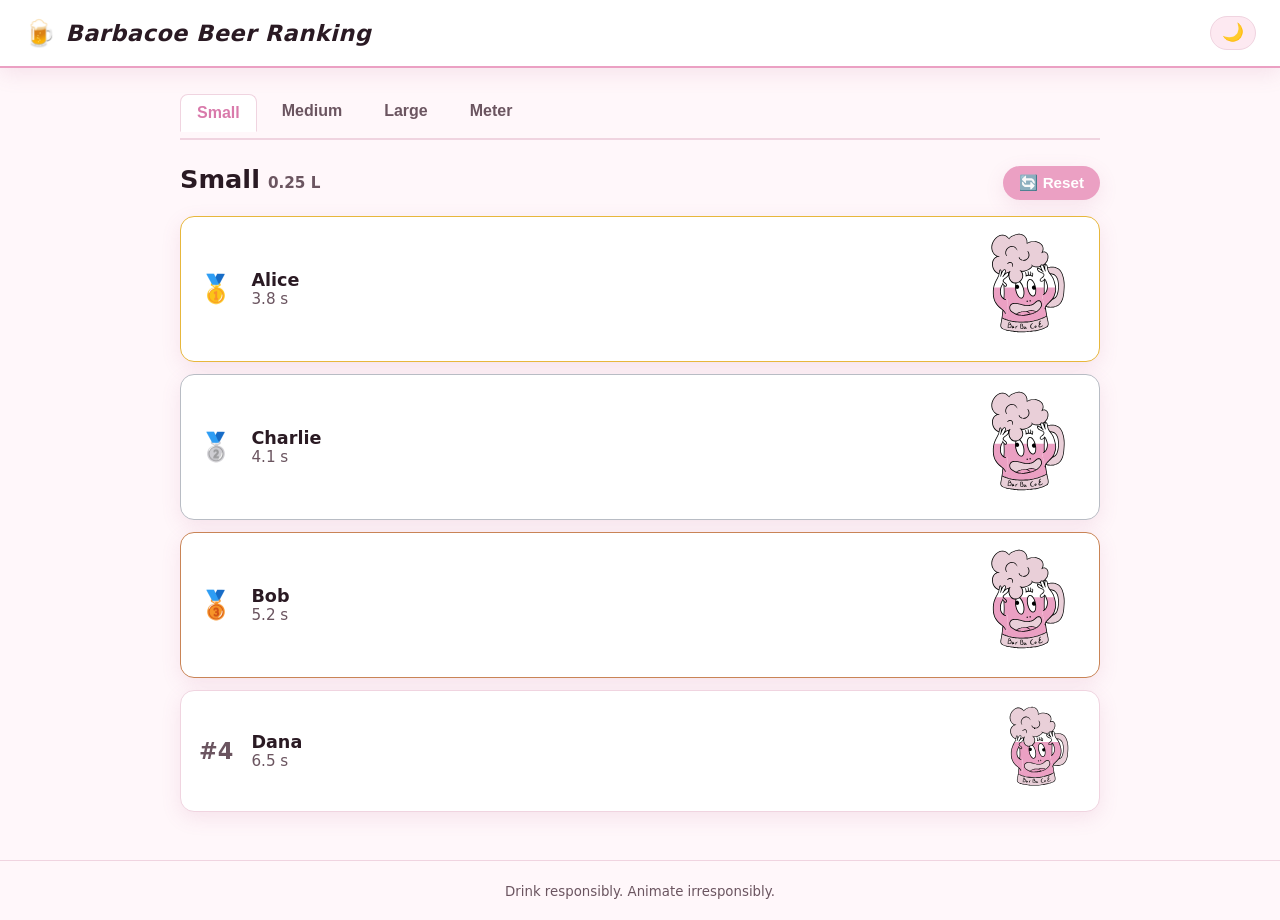
==== commit d125d258: "feat: per-contestant dialog showing best time per category - Click (or Enter/Space) on a rank-item t" ====
--- a/index.html
+++ b/index.html
@@ -26,6 +26,15 @@
   <footer class="site-footer">
     <small>Drink responsibly. Animate irresponsibly.</small>
   </footer>
+
+  <!-- Per-contestant best-efforts modal. Populated on demand. -->
+  <dialog id="contestant-dialog" class="contestant-dialog" aria-labelledby="contestant-dialog-title">
+    <form method="dialog" class="dialog-header">
+      <h2 id="contestant-dialog-title"></h2>
+      <button class="dialog-close" type="submit" aria-label="Close">×</button>
+    </form>
+    <div id="contestant-dialog-body" class="dialog-body"></div>
+  </dialog>
 
   <!-- Inlined data: edit this block to add/remove contestants. -->
   <script type="application/json" id="results-data">
--- a/css/styles.css
+++ b/css/styles.css
@@ -224,6 +224,60 @@
   color: var(--text-muted);
   border-top: 1px solid var(--border);
 }
+
+/* ===== Contestant dialog ===== */
+.contestant-dialog {
+  border: none;
+  border-radius: var(--radius);
+  padding: 0;
+  background: var(--surface);
+  color: var(--text);
+  box-shadow: 0 20px 60px rgba(0, 0, 0, 0.3);
+  max-width: min(560px, 92vw);
+  width: 100%;
+}
+.contestant-dialog::backdrop {
+  background: rgba(0, 0, 0, 0.45);
+  backdrop-filter: blur(2px);
+}
+.dialog-header {
+  display: flex;
+  align-items: center;
+  justify-content: space-between;
+  gap: 1rem;
+  padding: 1rem 1.25rem;
+  border-bottom: 1px solid var(--border);
+  margin: 0;
+}
+.dialog-header h2 { margin: 0; font-size: 1.3rem; font-style: italic; }
+.dialog-close {
+  background: transparent;
+  border: none;
+  font-size: 1.6rem;
+  line-height: 1;
+  color: var(--text-muted);
+  cursor: pointer;
+  padding: 0.25rem 0.5rem;
+  border-radius: var(--radius-sm);
+}
+.dialog-close:hover { background: var(--surface-2); color: var(--text); }
+.dialog-body { padding: 1rem 1.25rem 1.25rem; display: flex; flex-direction: column; gap: 0.6rem; }
+.contestant-row {
+  display: flex;
+  align-items: center;
+  gap: 1rem;
+  padding: 0.6rem 0.75rem;
+  background: var(--surface-2);
+  border-radius: var(--radius-sm);
+}
+.contestant-row .cat-label { flex: 1; min-width: 0; display: flex; flex-direction: column; }
+.contestant-row .cat-name { font-weight: 600; }
+.contestant-row .cat-time { color: var(--text-muted); font-variant-numeric: tabular-nums; font-size: 0.9rem; }
+.contestant-row .cat-time.dnf { font-style: italic; }
+
+/* Make rank items look clickable. */
+.rank-item { cursor: pointer; transition: transform 0.1s ease, box-shadow 0.2s ease; }
+.rank-item:hover { transform: translateY(-1px); box-shadow: 0 8px 24px rgba(180, 80, 130, 0.18); }
 
 /* ===== Responsive ===== */
 @media (max-width: 540px) {
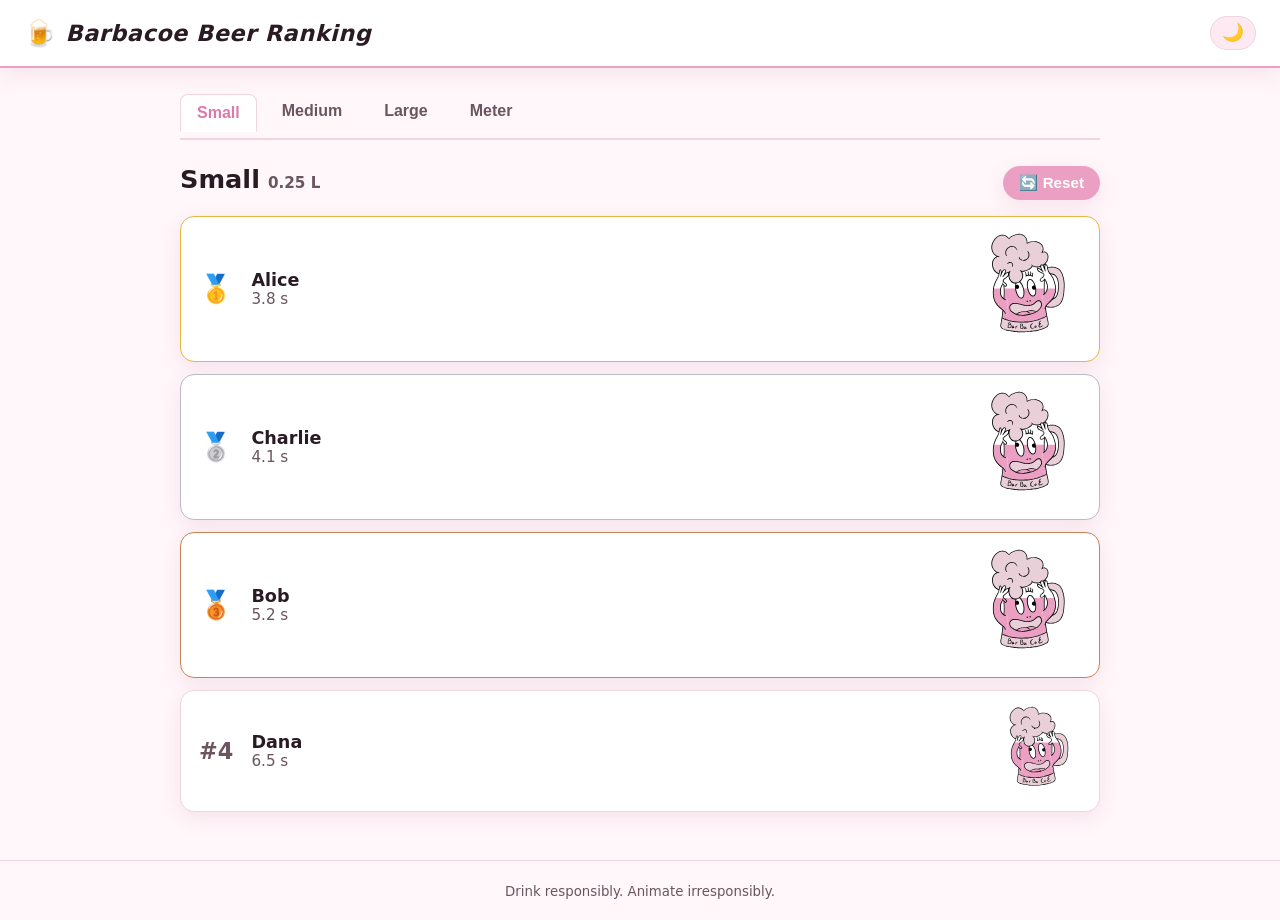
==== commit 15e85faa: "feat: add pitcher icon variant and use it for the 1.0L category - New asset assets/barbacoe_pitcher." ====
--- a/index.html
+++ b/index.html
@@ -334,6 +334,75 @@
 </svg>
   </template>
 
+  <!-- Inlined SVG pitcher template (used for the 1.0L category). -->
+  <template id="logo-template-pitcher">
+     width="2048px" height="2048px" viewBox="0 0 2048 2048" style="enable-background:new 0 0 2048 2048;"
+     xml:space="preserve">
+<style type="text/css">
+  .st0{fill:#FFFFFF;stroke:#000000;stroke-width:14;stroke-miterlimit:10;}
+  .st1{fill:#EBA0C3;}
+  .st2{fill:#E9CFD8;stroke:#000000;stroke-width:14;stroke-miterlimit:10;}
+</style>
+
+<!-- Handle: drawn first so it sits behind the body. A D-shape with an inner cutout. -->
+<path class="st2" d="
+  M1380,720
+  C1740,720 1740,1340 1380,1340
+  L1380,1220
+  C1580,1220 1580,840 1380,840
+  Z"/>
+
+<!-- Pitcher body silhouette (outline + light blush fill, like the head/face of the original logo).
+     Includes a pour spout at the top-left. -->
+<path class="st2" d="
+  M520,540
+  Q520,460 600,460
+  L640,460
+  L700,360
+  Q740,320 780,360
+  L820,460
+  L1340,460
+  Q1420,460 1420,540
+  L1420,1680
+  Q1420,1760 1340,1760
+  L600,1760
+  Q520,1760 520,1680
+  Z"/>
+
+<!-- The beer: pink fill inside the body, slightly inset so the body outline remains visible.
+     Uses class .st1 so the existing drain animation (clip-path on .st1) works automatically. -->
+<path class="st1" d="
+  M590,540
+  L590,1680
+  Q590,1690 600,1690
+  L1340,1690
+  Q1350,1690 1350,1680
+  L1350,540
+  Q1350,510 1320,510
+  L820,510
+  L780,420
+  Q740,400 720,420
+  L680,510
+  L620,510
+  Q590,510 590,540
+  Z"/>
+
+<!-- A bit of foam at the top of the beer. -->
+<ellipse class="st0" cx="970" cy="540" rx="370" ry="34"/>
+
+<!-- Cute character eyes (optional flourish, matches the original logo's vibe). -->
+<ellipse class="st0" cx="820" cy="1080" rx="55" ry="95"/>
+<ellipse class="st0" cx="1120" cy="1080" rx="55" ry="95"/>
+
+<!-- Pupils -->
+<ellipse cx="820" cy="1110" rx="22" ry="38" fill="#000000"/>
+<ellipse cx="1120" cy="1110" rx="22" ry="38" fill="#000000"/>
+
+<!-- Smile -->
+<path d="M870,1280 Q970,1360 1070,1280" fill="none" stroke="#000000" stroke-width="14" stroke-linecap="round"/>
+</svg>
+  </template>
+
   <script src="js/animation.js"></script>
   <script src="js/app.js"></script>
 </body>
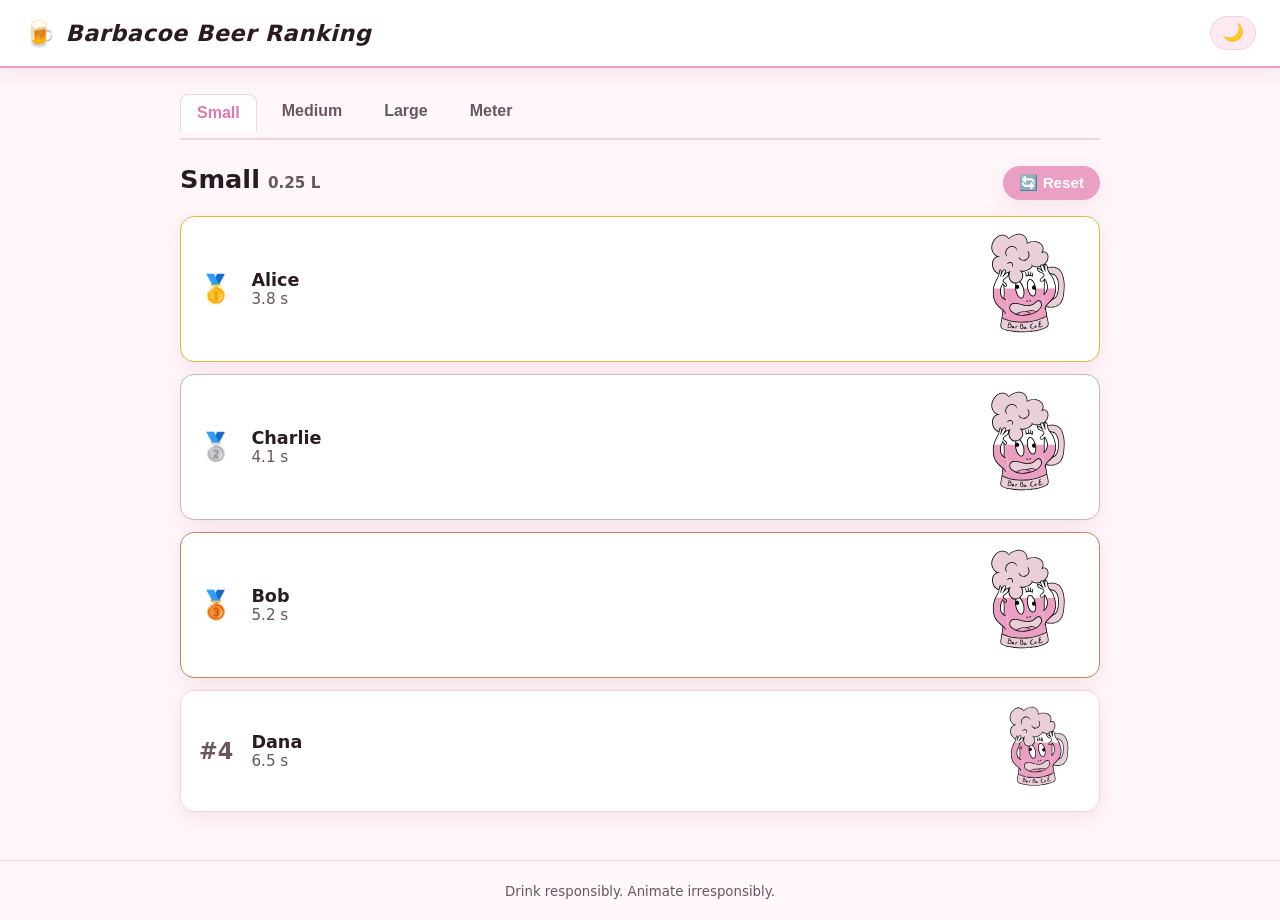
==== commit e2f3e432: "Revert "feat: add pitcher icon variant and use it for the 1.0L category" This reverts commit 15e85fa" ====
--- a/index.html
+++ b/index.html
@@ -334,75 +334,6 @@
 </svg>
   </template>
 
-  <!-- Inlined SVG pitcher template (used for the 1.0L category). -->
-  <template id="logo-template-pitcher">
-     width="2048px" height="2048px" viewBox="0 0 2048 2048" style="enable-background:new 0 0 2048 2048;"
-     xml:space="preserve">
-<style type="text/css">
-  .st0{fill:#FFFFFF;stroke:#000000;stroke-width:14;stroke-miterlimit:10;}
-  .st1{fill:#EBA0C3;}
-  .st2{fill:#E9CFD8;stroke:#000000;stroke-width:14;stroke-miterlimit:10;}
-</style>
-
-<!-- Handle: drawn first so it sits behind the body. A D-shape with an inner cutout. -->
-<path class="st2" d="
-  M1380,720
-  C1740,720 1740,1340 1380,1340
-  L1380,1220
-  C1580,1220 1580,840 1380,840
-  Z"/>
-
-<!-- Pitcher body silhouette (outline + light blush fill, like the head/face of the original logo).
-     Includes a pour spout at the top-left. -->
-<path class="st2" d="
-  M520,540
-  Q520,460 600,460
-  L640,460
-  L700,360
-  Q740,320 780,360
-  L820,460
-  L1340,460
-  Q1420,460 1420,540
-  L1420,1680
-  Q1420,1760 1340,1760
-  L600,1760
-  Q520,1760 520,1680
-  Z"/>
-
-<!-- The beer: pink fill inside the body, slightly inset so the body outline remains visible.
-     Uses class .st1 so the existing drain animation (clip-path on .st1) works automatically. -->
-<path class="st1" d="
-  M590,540
-  L590,1680
-  Q590,1690 600,1690
-  L1340,1690
-  Q1350,1690 1350,1680
-  L1350,540
-  Q1350,510 1320,510
-  L820,510
-  L780,420
-  Q740,400 720,420
-  L680,510
-  L620,510
-  Q590,510 590,540
-  Z"/>
-
-<!-- A bit of foam at the top of the beer. -->
-<ellipse class="st0" cx="970" cy="540" rx="370" ry="34"/>
-
-<!-- Cute character eyes (optional flourish, matches the original logo's vibe). -->
-<ellipse class="st0" cx="820" cy="1080" rx="55" ry="95"/>
-<ellipse class="st0" cx="1120" cy="1080" rx="55" ry="95"/>
-
-<!-- Pupils -->
-<ellipse cx="820" cy="1110" rx="22" ry="38" fill="#000000"/>
-<ellipse cx="1120" cy="1110" rx="22" ry="38" fill="#000000"/>
-
-<!-- Smile -->
-<path d="M870,1280 Q970,1360 1070,1280" fill="none" stroke="#000000" stroke-width="14" stroke-linecap="round"/>
-</svg>
-  </template>
-
   <script src="js/animation.js"></script>
   <script src="js/app.js"></script>
 </body>
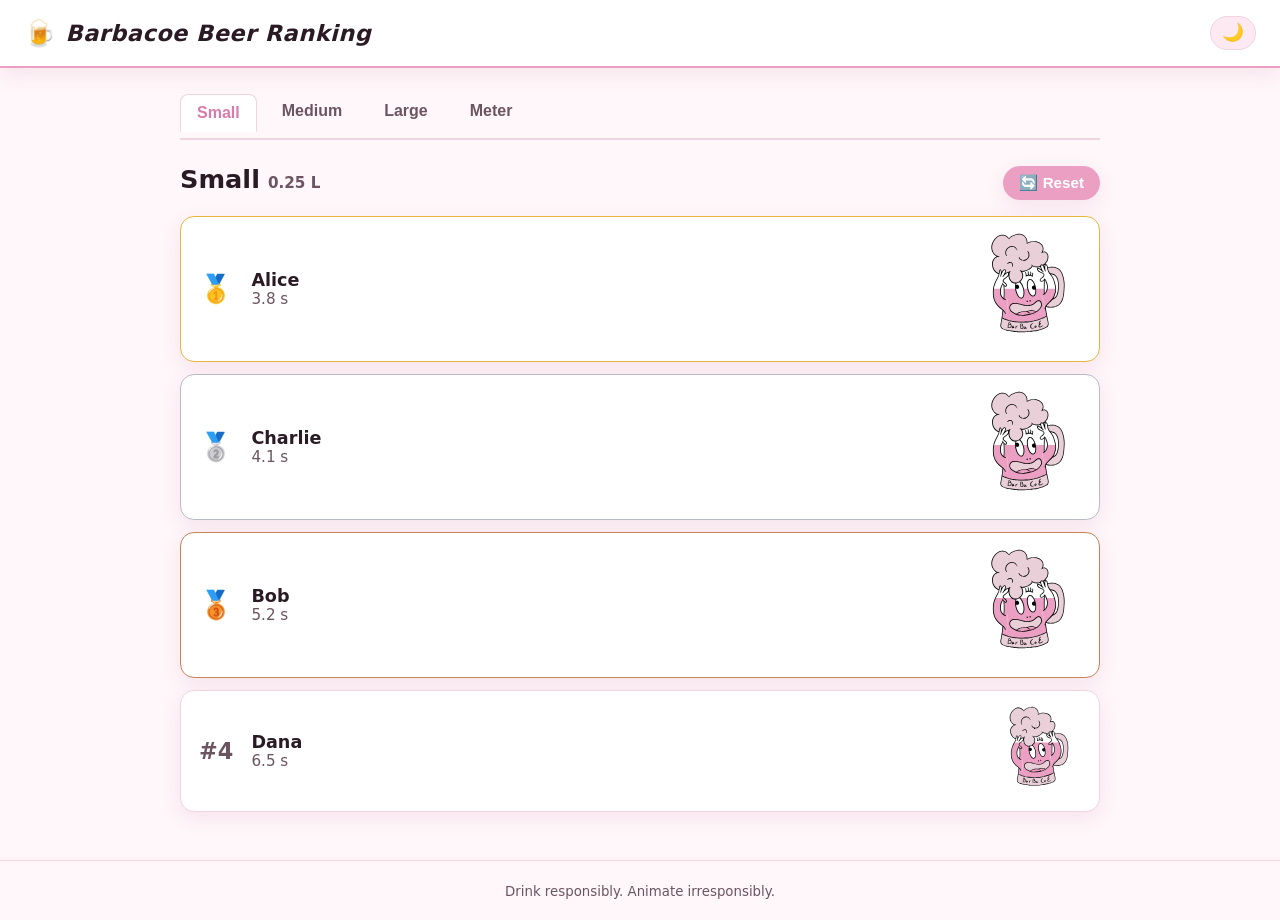
==== commit d08ee179: "refactor: split data into per-category files loaded as plain scripts - New data/ tree:   - data/boot" ====
--- a/index.html
+++ b/index.html
@@ -36,34 +36,6 @@
     <div id="contestant-dialog-body" class="dialog-body"></div>
   </dialog>
 
-  <!-- Inlined data: edit this block to add/remove contestants. -->
-  <script type="application/json" id="results-data">
-  {
-    "categories": [
-      { "id": "small",  "label": "Small",  "volume": "0.25 L" },
-      { "id": "medium", "label": "Medium", "volume": "0.50 L" },
-      { "id": "large",  "label": "Large",  "volume": "1.00 L" },
-      { "id": "meter",  "label": "Meter",  "volume": "11 × 0.25 L", "beerCount": 11 }
-    ],
-    "results": [
-      { "category": "small",  "name": "Alice",   "timeSeconds": 3.8 },
-      { "category": "small",  "name": "Bob",     "timeSeconds": 5.2 },
-      { "category": "small",  "name": "Charlie", "timeSeconds": 4.1 },
-      { "category": "small",  "name": "Dana",    "timeSeconds": 6.5 },
-
-      { "category": "medium", "name": "Alice",   "timeSeconds": 7.1 },
-      { "category": "medium", "name": "Bob",     "timeSeconds": 9.4 },
-      { "category": "medium", "name": "Eve",     "timeSeconds": 8.0 },
-
-      { "category": "large",  "name": "Bob",     "timeSeconds": 14.8 },
-      { "category": "large",  "name": "Frank",   "timeSeconds": 12.6 },
-      { "category": "large",  "name": "Grace",   "timeSeconds": 18.2 },
-
-      { "category": "meter",  "name": "Frank",   "timeSeconds": 42.0 },
-      { "category": "meter",  "name": "Henry",   "timeSeconds": 38.5 }
-    ]
-  }
-  </script>
 
   <!-- Inlined SVG logo template. Cloned per contestant for the drain animation. -->
   <template id="logo-template">
@@ -334,6 +306,15 @@
 </svg>
   </template>
 
+  <!-- BARBACOE-DATA-SCRIPTS:START (managed by tools/, do not edit by hand) -->
+  <script src="data/bootstrap.js"></script>
+  <script src="data/categories.js"></script>
+  <script src="data/results/small.js"></script>
+  <script src="data/results/medium.js"></script>
+  <script src="data/results/large.js"></script>
+  <script src="data/results/meter.js"></script>
+  <!-- BARBACOE-DATA-SCRIPTS:END -->
+
   <script src="js/animation.js"></script>
   <script src="js/app.js"></script>
 </body>
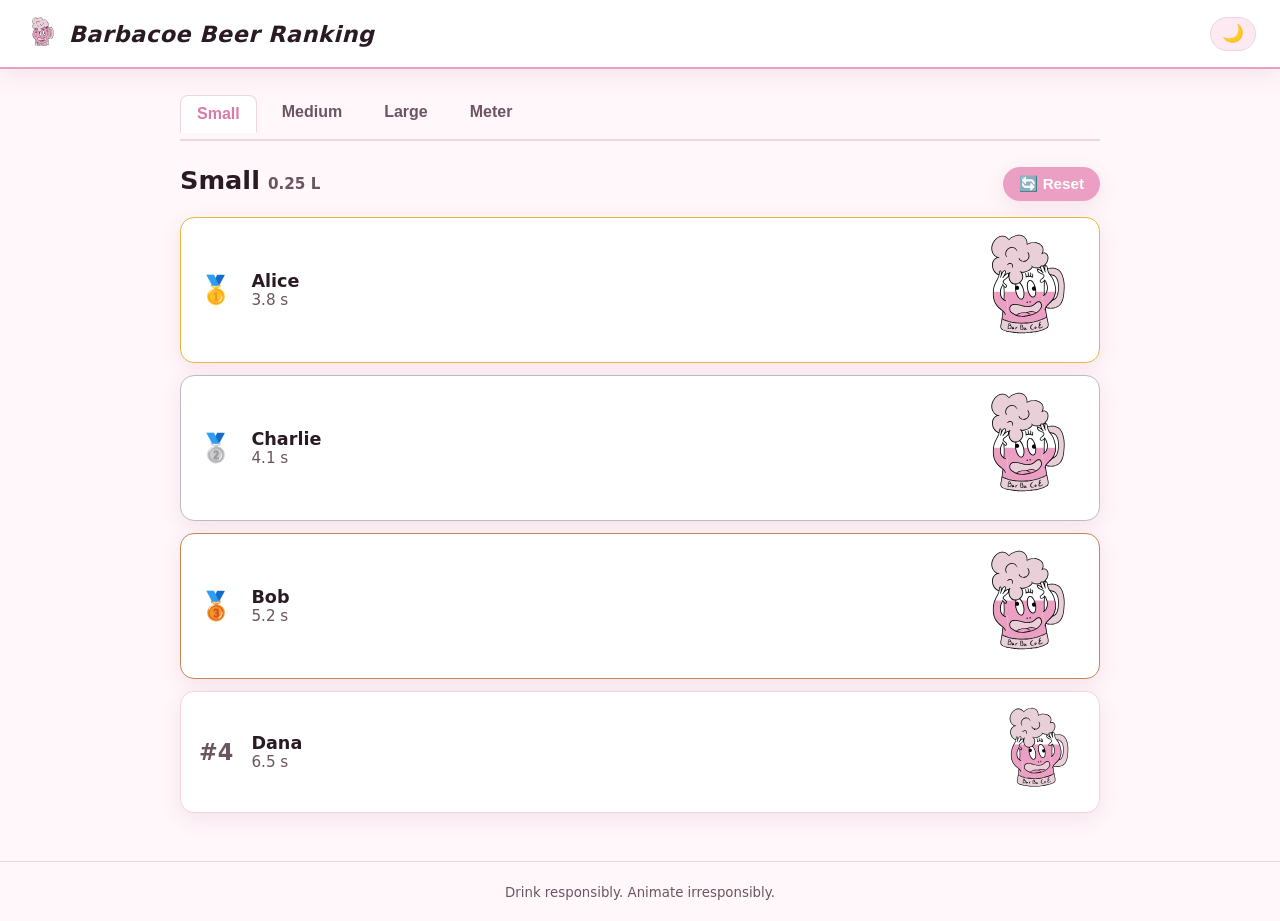
==== commit ab88ef0c: "feat(ui): use barbacoe logo as favicon; drop emoji from <title>" ====
--- a/index.html
+++ b/index.html
@@ -10,7 +10,7 @@
 <body>
   <header class="site-header">
     <div class="brand">
-      <span class="brand-logo" aria-hidden="true">🍺</span>
+      <img class="brand-logo" src="assets/barbacoe_logo.svg" alt="Barbacoe" />
       <h1>Barbacoe Beer Ranking</h1>
     </div>
     <button id="theme-toggle" class="theme-toggle" type="button" aria-label="Toggle dark mode">
--- a/css/styles.css
+++ b/css/styles.css
@@ -74,7 +74,9 @@
   letter-spacing: 0.5px;
 }
 .brand-logo {
-  font-size: 1.6rem;
+  display: block;
+  height: 2.2rem;
+  width: auto;
 }
 
 .theme-toggle {
@@ -185,6 +187,7 @@
 .rank-info { flex: 1; min-width: 0; }
 .rank-name { font-size: 1.1rem; font-weight: 600; }
 .rank-time { color: var(--text-muted); font-variant-numeric: tabular-nums; font-size: 0.95rem; }
+.rank-date { font-variant-numeric: tabular-nums; opacity: 0.85; }
 
 .rank-logo {
   width: 96px;
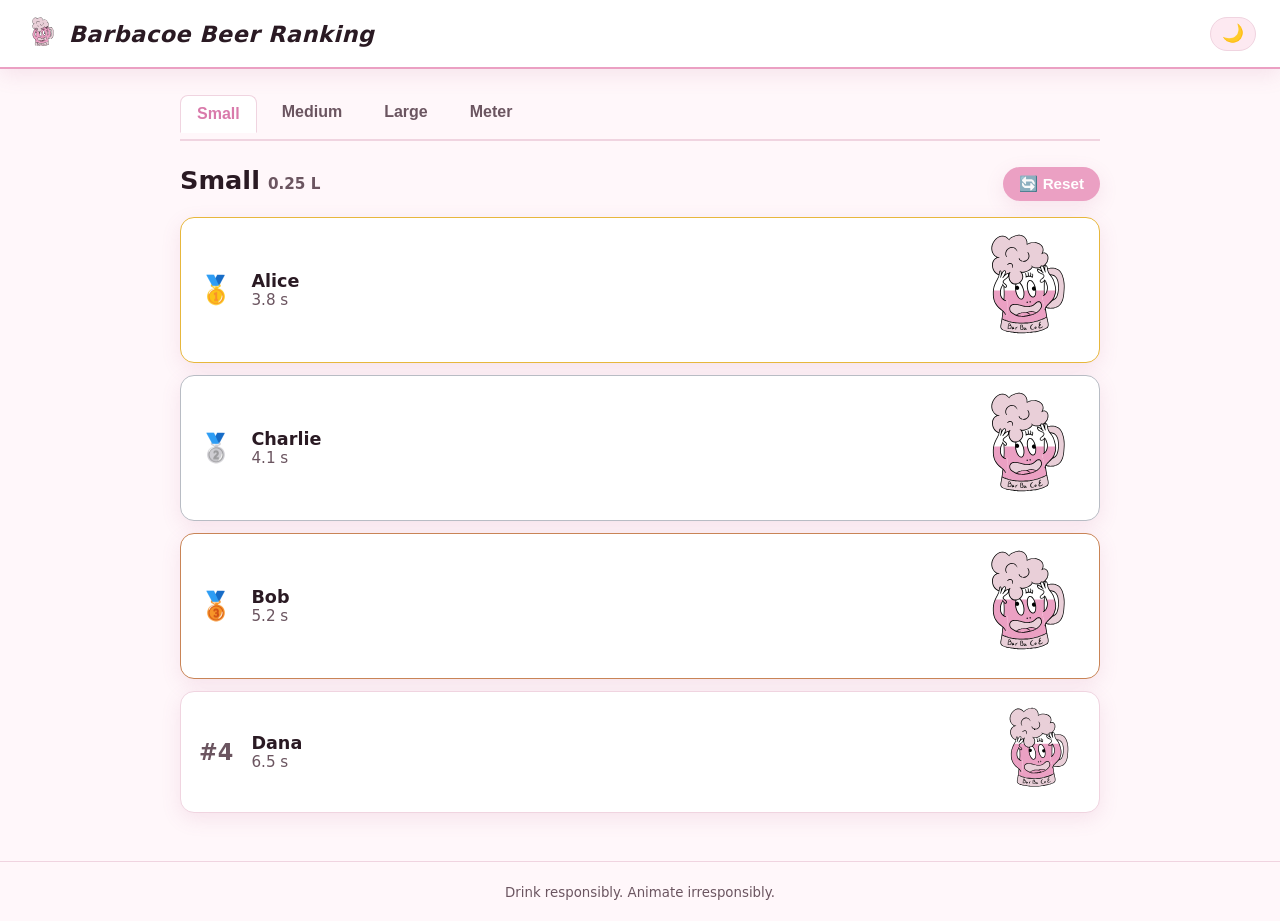
==== commit f538512d: "docs(skill): add pi agent skill for editing Barbacoe data New .pi/skills/barbacoe-data/SKILL.md teac" ====
--- a/index.html
+++ b/index.html
@@ -3,7 +3,8 @@
 <head>
   <meta charset="UTF-8" />
   <meta name="viewport" content="width=device-width, initial-scale=1.0" />
-  <title>Barbacoe Beer Ranking 🍺</title>
+  <title>Barbacoe Beer Ranking</title>
+  <link rel="icon" type="image/svg+xml" href="assets/barbacoe_logo.svg" />
   <link rel="icon" type="image/svg+xml" href="assets/barbacoe_logo.svg" />
   <link rel="stylesheet" href="css/styles.css" />
 </head>
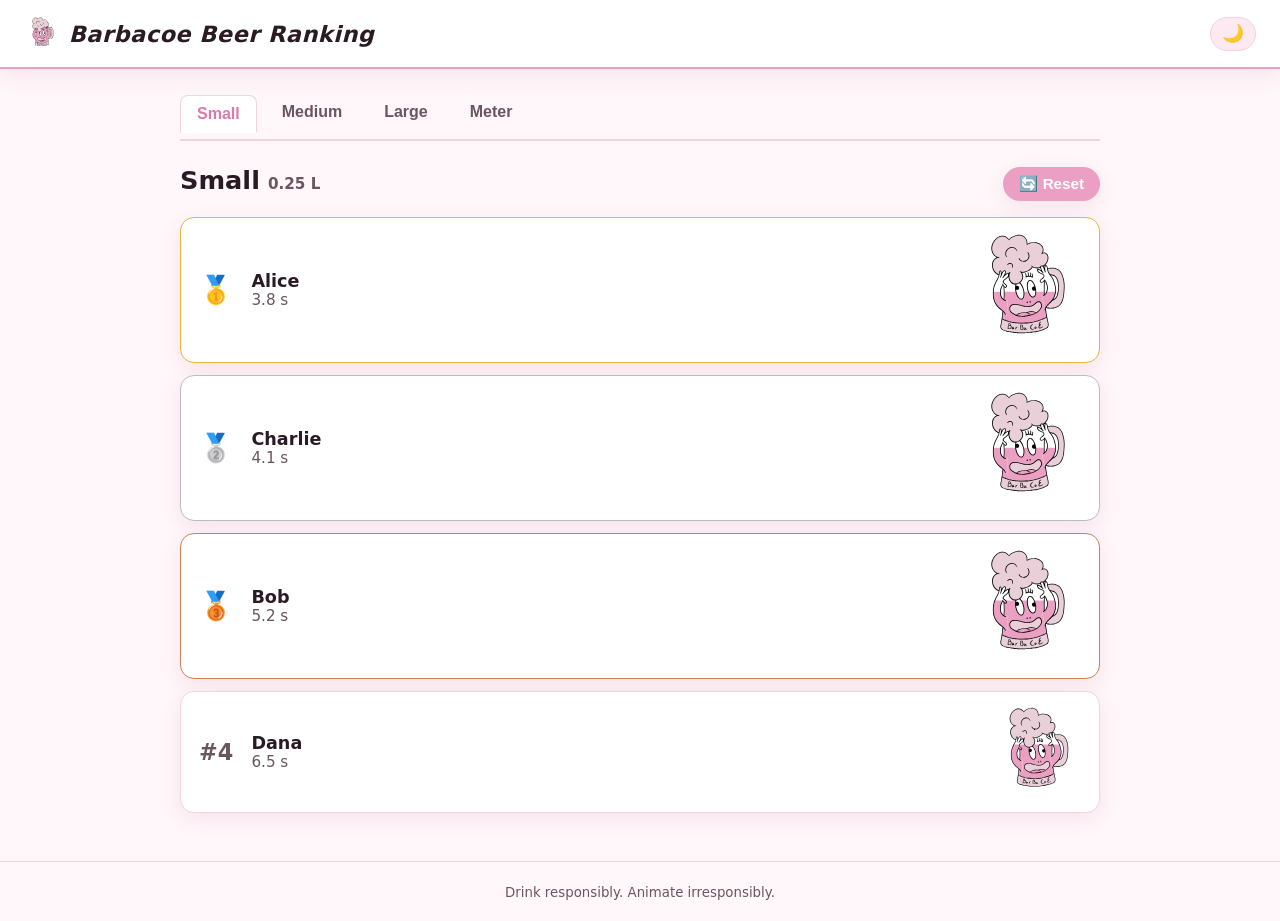
==== commit a7c87112: "fix(ui): drop duplicate favicon link in <head>" ====
--- a/index.html
+++ b/index.html
@@ -4,7 +4,6 @@
   <meta charset="UTF-8" />
   <meta name="viewport" content="width=device-width, initial-scale=1.0" />
   <title>Barbacoe Beer Ranking</title>
-  <link rel="icon" type="image/svg+xml" href="assets/barbacoe_logo.svg" />
   <link rel="icon" type="image/svg+xml" href="assets/barbacoe_logo.svg" />
   <link rel="stylesheet" href="css/styles.css" />
 </head>
